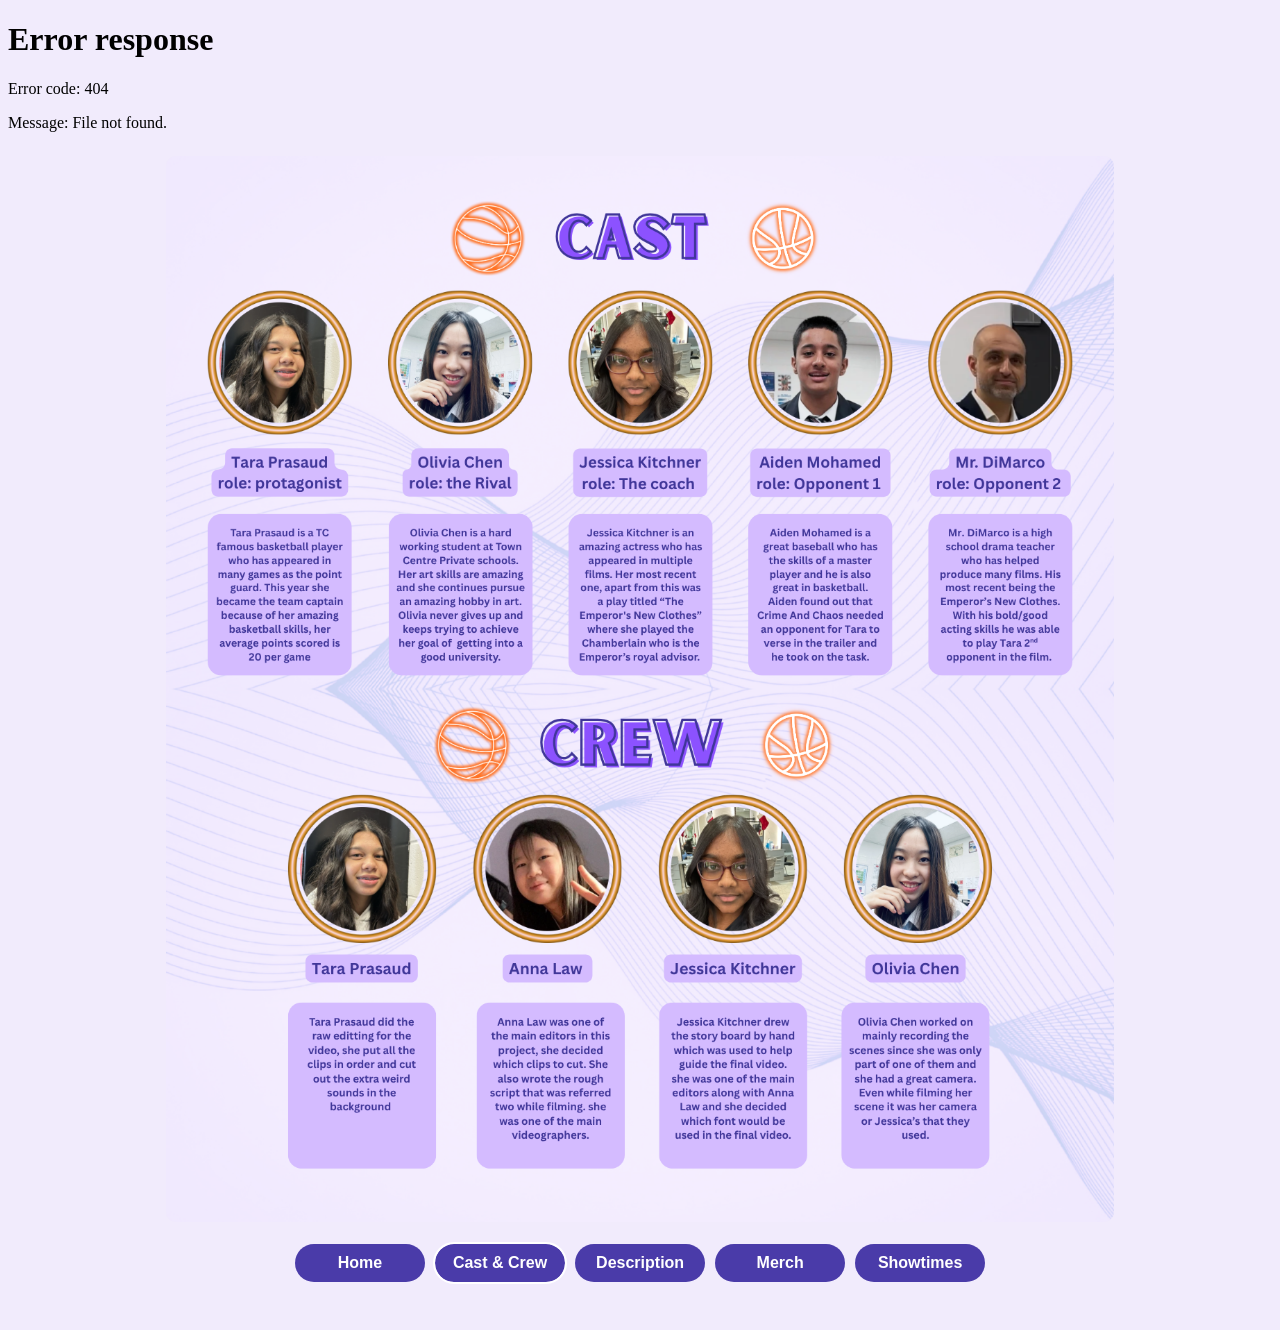
==== cast-crew.html @ f10f3977 "Add files via upload" ====
<!DOCTYPE html>
<html lang="en">
<head>
  <meta charset="UTF-8">
  <meta name="viewport" content="width=device-width, initial-scale=1.0">
  <title>The Final Rebound - Cast & Crew</title>
  <link rel="stylesheet" href="styles.css">
</head>
<body>
  <iframe class="site-header-frame" src="Header/header.html" title="Site header"></iframe>

  <main>
    <img class="design-image" src="Cast & Crew.png" alt="Cast and Crew design">

    <div class="button-row" aria-label="Main navigation">
      <a class="nav-button" href="index.html">Home</a>
      <a class="nav-button active" href="cast-crew.html">Cast &amp; Crew</a>
      <a class="nav-button" href="description.html">Description</a>
      <a class="nav-button" href="merch.html">Merch</a>
      <a class="nav-button" href="showtimes.html">Showtimes</a>
    </div>
  </main>
</body>
</html>
---- styles.css ----
:root {
  --bg: #F1EBFC;
  --panel: #b8a0ea;
  --button: #4a3ba9;
  --button-hover: #3e2f92;
  --text: #3d3396;
  --title: #6441d8;
}

* {
  box-sizing: border-box;
}

body {
  margin: 0;
  font-family: "Trebuchet MS", Verdana, sans-serif;
  background: var(--bg);
  color: var(--text);
}

.site-header-frame {
  display: block;
  width: 100%;
  height: 132px;
  border: 0;
}

.site-header {
  background: var(--panel);
  padding: 14px 22px;
  border-bottom: 1px solid #a184de;
}

.header-inner {
  max-width: 1120px;
  margin: 0 auto;
  display: flex;
  align-items: center;
  justify-content: space-between;
}

.header-brand {
  margin: 0;
  font-size: 2rem;
  font-weight: 800;
  letter-spacing: 0.5px;
}

.header-ball {
  width: 52px;
  height: 52px;
  border-radius: 50%;
  background: radial-gradient(circle at 30% 30%, #ffb26a, #ff8e2a 70%);
  border: 2px solid #e87717;
}

main {
  max-width: 980px;
  margin: 24px auto;
  padding: 0 16px 24px;
}

h2 {
  text-align: center;
  margin: 0 0 16px;
  font-size: 2rem;
}

.title-row {
  display: flex;
  align-items: center;
  justify-content: center;
  gap: 14px;
  margin: 4px 0 22px;
}

.title-ball {
  height: 88px;
  object-fit: contain;
  flex: 0 0 auto;
}

.title-row h2,
.title-row .hero-title {
  margin: 0;
}

.hero-title {
  font-size: 4rem;
  line-height: 1.05;
  letter-spacing: 1px;
  text-transform: uppercase;
  color: var(--title);
  margin: 0;
}

.trailer-wrap {
  max-width: 700px;
  margin: 0 auto 24px;
}

.trailer-video {
  width: 100%;
  display: block;
  border: 3px solid #4a3ba9;
  border-radius: 10px;
  background: #000000;
}

.design-image {
  width: 100%;
  height: auto;
  border: 0px solid #c9b9ec;
  border-radius: 10px;
  display: block;
  margin: 0 auto 22px;
}

.button-row {
  display: flex;
  flex-wrap: wrap;
  justify-content: center;
  gap: 10px;
}

.nav-button {
  display: inline-block;
  padding: 10px 18px;
  border-radius: 999px;
  background: var(--button);
  color: #ffffff;
  text-decoration: none;
  font-weight: 700;
  min-width: 130px;
  text-align: center;
}

.nav-button:hover,
.nav-button:focus {
  background: var(--button-hover);
}

.active {
  outline: 2px solid #ffffff;
}

@media (max-width: 640px) {
  .header-brand {
    font-size: 1.35rem;
  }

  .header-ball {
    width: 40px;
    height: 40px;
  }

  h2 {
    font-size: 1.6rem;
  }

  .hero-title {
    font-size: 2.3rem;
  }

  .title-row {
    gap: 10px;
    margin-bottom: 18px;
  }

  .title-ball {
    width: 28px;
    height: 28px;
  }

  .nav-button {
    width: 100%;
  }
}
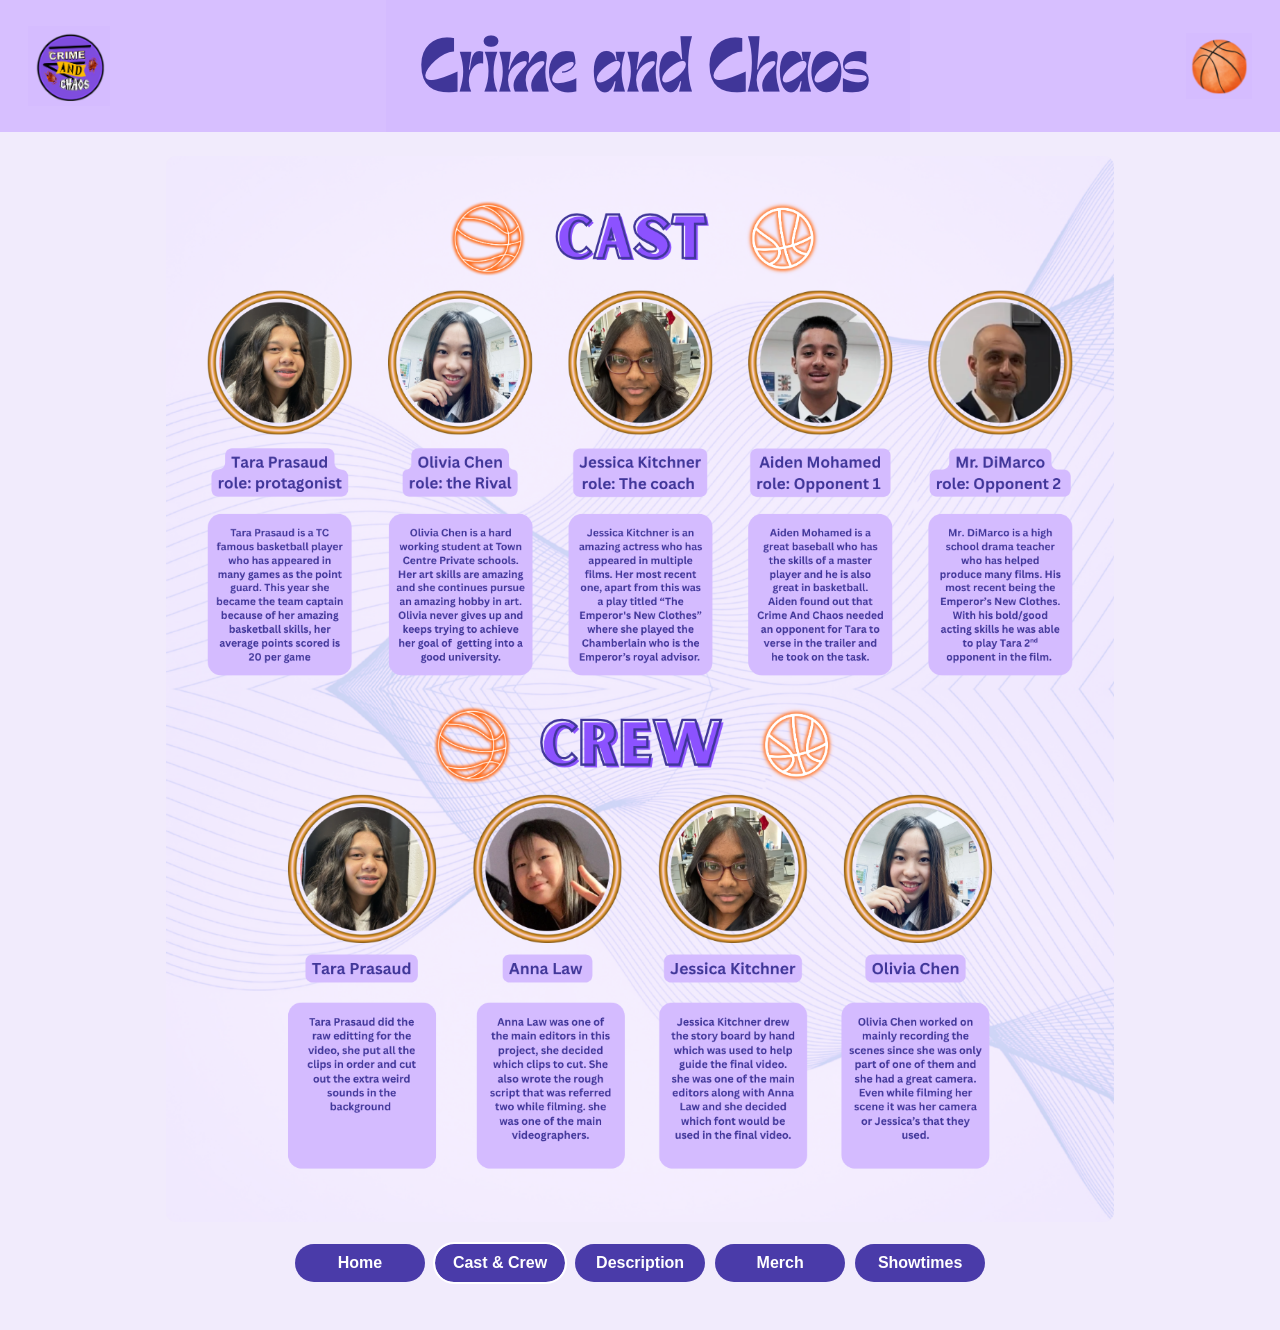
==== commit 13a94625: "Add files via upload" ====
--- a/cast-crew.html
+++ b/cast-crew.html
@@ -7,7 +7,7 @@
   <link rel="stylesheet" href="styles.css">
 </head>
 <body>
-  <iframe class="site-header-frame" src="Header/header.html" title="Site header"></iframe>
+  <iframe class="site-header-frame" src="header.html" title="Site header"></iframe>
 
   <main>
     <img class="design-image" src="Cast & Crew.png" alt="Cast and Crew design">
